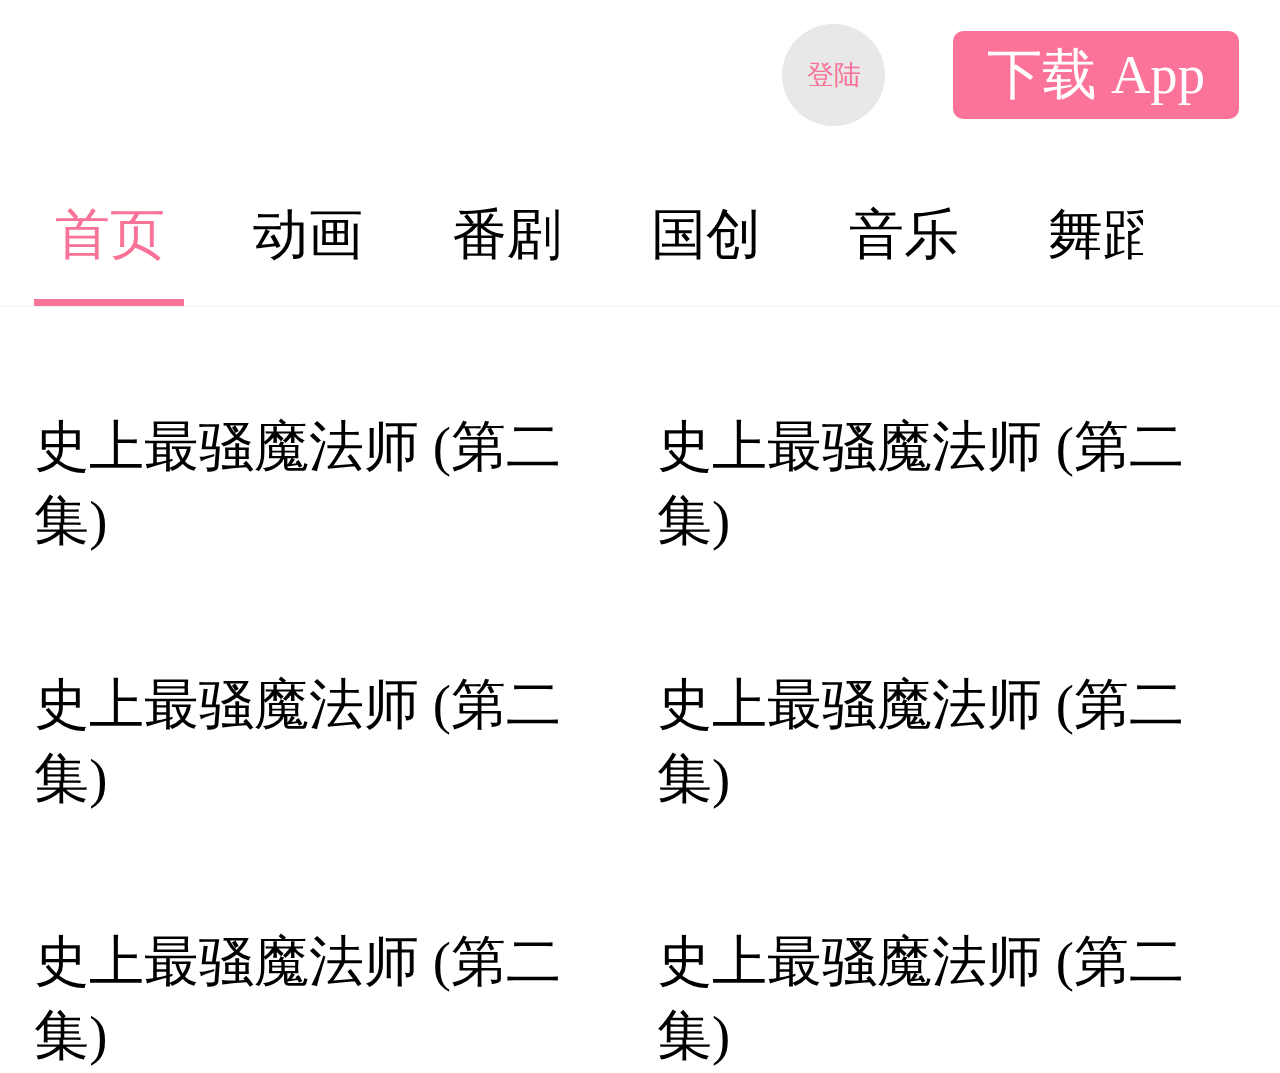
==== bilibili/index.html @ 0caa4aaa "转化为vw单位等比适配" ====
<!DOCTYPE html>
<html lang="en">

<head>
  <meta charset="UTF-8">
  <meta http-equiv="X-UA-Compatible" content="IE=edge">
  <meta name="viewport" content="width=device-width, initial-scale=1.0">
  <title>Bilibili</title>
  <link rel="stylesheet" href="./iconfont/iconfont.css">
  <style>
    * {
      margin: 0;
      padding: 0;
      box-sizing: border-box;
    }

    ul,
    ol {
      list-style: none;
    }

    a {
      text-decoration: none;
      color: inherit;
    }

    header {
      padding: 0 2.667vw;
      display: flex;
      align-items: center;
      color: #f77199;
      height: 11.733vw;
      margin-bottom: 1.067vw;
    }

    .logo>i {
      font-size: 7.733vw;
    }

    .logo {
      padding: 1.067vw;
      margin-right: auto;
    }

    .login {
      line-height: 8vw;
      font-size: 2.133vw;
      height: 8vw;
      width: 8vw;
      background: #e8e8e8;
      border-radius: 50%;
      text-align: center;
      margin-left: 5.333vw;
      white-space: nowrap;
    }

    .download {
      line-height: 6.933vw;
      font-size: 4.267vw;
      height: 6.933vw;
      padding: 0 2.667vw;
      background: #fb7399;
      color: white;
      margin-right: 0.533vw;
      margin-left: 5.333vw;
      border-radius: 0.8vw;
    }

    .search>i {
      font-size: 5.067vw;
      color: #cfcbca;
    }

    nav {
      font-size: 4.267vw;
      position: relative;
      padding: 0 2.667vw;
      overflow: hidden;
      border-bottom: 0.133vw solid #f3f3f3;
    }

    .nav-items {
      display: flex;
      align-items: center;
    }

    .nav-items>li {
      padding: 2.667vw 1.6vw;
      flex-shrink: 0;
    }

    .nav-items>li.active {
      color: #f97398;
      position: relative;
    }

    .nav-items>li.active::after {
      content: '';
      display: block;
      width: 11.733vw;
      height: 0.533vw;
      position: absolute;
      left: 0;
      bottom: 0;
      background: #f97398;
    }

    .nav-items>li+li {
      margin-left: 3.733vw;
    }

    nav>.down-arrow {
      width: 10.667vw;
      height: 100%;
      position: absolute;
      right: 0;
      bottom: 0;
      background: white;
      display: flex;
      align-items: center;
      justify-content: center;
    }

    main {
      padding: 2.133vw 2.667vw 0 2.667vw;
    }
    .video-content {
      display: grid;
      grid-template-columns: 1fr 1fr;
      gap: 2.667vw;
    }

    .video-cover > img {
      width: 100%;
      max-height: 25.867vw;
      object-fit: cover;
    }

    .video {
      display: grid;
      grid-template-columns: 1fr;
      grid-template-rows: 1fr;
    }

    .video > .video-cover {
      grid-area: 1/1/1/1;
    }

    .video > .info {
      grid-area: 1/1/1/1;
      color: white;
      align-self: end;
      padding: 2.133vw 1.867vw;
      display: flex;
      justify-content: space-between;
    }

    .title {
      font-size: 4.267vw;
    }
  </style>
</head>

<body>
  <header>
    <div class="logo">
      <i class="iconfont icon-BILIBILI_LOGO"></i>
    </div>
    <div class="search">
      <i class="iconfont icon-fangdajing"></i>
    </div>
    <div class="login">
      登陆
    </div>
    <div class="download">
      下载 App
    </div>
  </header>
  <nav>
    <ul class="nav-items">
      <li class="active">首页</li>
      <li>动画</li>
      <li>番剧</li>
      <li>国创</li>
      <li>音乐</li>
      <li>舞蹈</li>
      <li>舞蹈</li>
      <li>舞蹈</li>
      <li>舞蹈</li>
      <li>舞蹈</li>
    </ul>
    <div class="down-arrow">
      <i class="iconfont icon-arrow-bottom"></i>
    </div>
  </nav>
  <main>
    <ul class="video-content">
      <li>
        <div class="video">
           <div class="video-cover"><img src="./img/video1.jpg" alt=""></div>
           <div class="info">
             <span class="views">
               <i class="iconfont icon-703bofang-fangxing-xianxing"></i>
               <span> 73.7万</span>
             </span>
             <span class="comments">
               <i class="iconfont icon-xinxi"></i>
               <span> 5591</span>
             </span>
           </div>
        </div>
        <div class="title">
          史上最骚魔法师 (第二集)
        </div>
      </li>
      <li>
        <div class="video">
           <div class="video-cover"><img src="./img/video2.jpg" alt=""></div>
           <div class="info">
             <span class="views">
               <i class="iconfont icon-703bofang-fangxing-xianxing"></i>
               <span> 73.7万</span>
             </span>
             <span class="comments">
               <i class="iconfont icon-xinxi"></i>
               <span> 5591</span>
             </span>
           </div>
        </div>
        <div class="title">
          史上最骚魔法师 (第二集)
        </div>
      </li>
      <li>
        <div class="video">
           <div class="video-cover"><img src="./img/video3.jpg" alt=""></div>
           <div class="info">
             <span class="views">
               <i class="iconfont icon-703bofang-fangxing-xianxing"></i>
               <span> 73.7万</span>
             </span>
             <span class="comments">
               <i class="iconfont icon-xinxi"></i>
               <span> 5591</span>
             </span>
           </div>
        </div>
        <div class="title">
          史上最骚魔法师 (第二集)
        </div>
      </li>
      <li>
        <div class="video">
           <div class="video-cover"><img src="./img/video4.jpg" alt=""></div>
           <div class="info">
             <span class="views">
               <i class="iconfont icon-703bofang-fangxing-xianxing"></i>
               <span> 73.7万</span>
             </span>
             <span class="comments">
               <i class="iconfont icon-xinxi"></i>
               <span> 5591</span>
             </span>
           </div>
        </div>
        <div class="title">
          史上最骚魔法师 (第二集)
        </div>
      </li>
      <li>
        <div class="video">
           <div class="video-cover"><img src="./img/video5.jpg" alt=""></div>
           <div class="info">
             <span class="views">
               <i class="iconfont icon-703bofang-fangxing-xianxing"></i>
               <span> 73.7万</span>
             </span>
             <span class="comments">
               <i class="iconfont icon-xinxi"></i>
               <span> 5591</span>
             </span>
           </div>
        </div>
        <div class="title">
          史上最骚魔法师 (第二集)
        </div>
      </li>
      <li>
        <div class="video">
           <div class="video-cover"><img src="./img/video6.jpg" alt=""></div>
           <div class="info">
             <span class="views">
               <i class="iconfont icon-703bofang-fangxing-xianxing"></i>
               <span> 73.7万</span>
             </span>
             <span class="comments">
               <i class="iconfont icon-xinxi"></i>
               <span> 5591</span>
             </span>
           </div>
        </div>
        <div class="title">
          史上最骚魔法师 (第二集)
        </div>
      </li>
    </ul>
  </main>
</body>

</html>
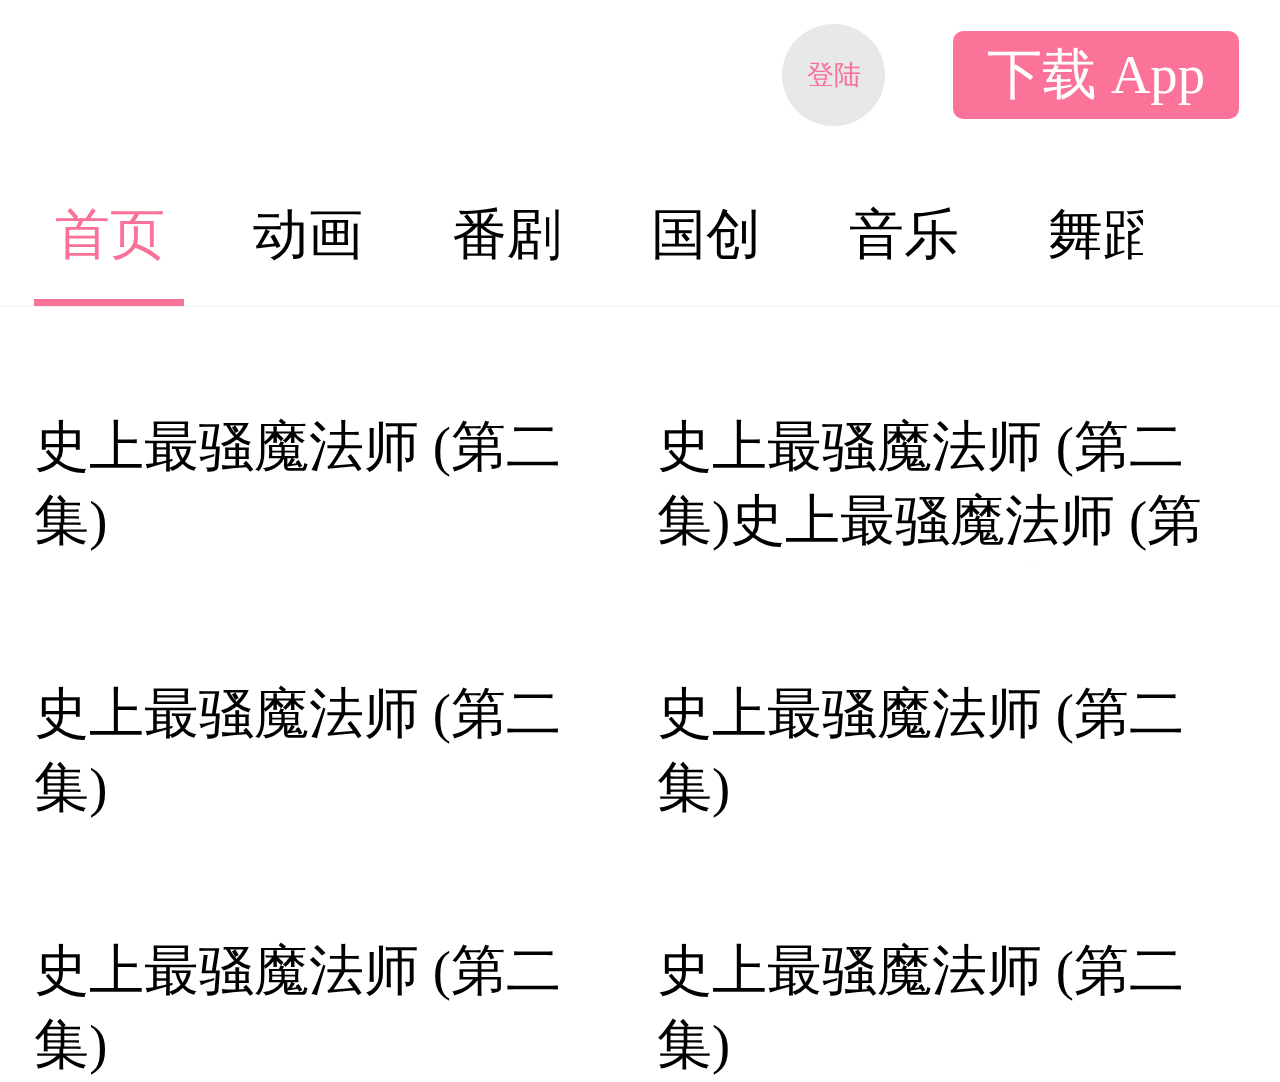
==== commit 7afab5d7: "给图片添加border" ====
--- a/bilibili/index.html
+++ b/bilibili/index.html
@@ -134,6 +134,7 @@
       width: 100%;
       max-height: 25.867vw;
       object-fit: cover;
+      border-radius: 0.533vw;
     }
 
     .video {
@@ -144,6 +145,7 @@
 
     .video > .video-cover {
       grid-area: 1/1/1/1;
+
     }
 
     .video > .info {
@@ -157,6 +159,8 @@
 
     .title {
       font-size: 4.267vw;
+      max-height: 12.267vw;
+      overflow: hidden;
     }
   </style>
 </head>
@@ -228,7 +232,7 @@
            </div>
         </div>
         <div class="title">
-          史上最骚魔法师 (第二集)
+          史上最骚魔法师 (第二集)史上最骚魔法师 (第二集)史上最骚魔法师 (第二集)史上最骚魔法师 (第二集)史上最骚魔法师 (第二集)
         </div>
       </li>
       <li>
